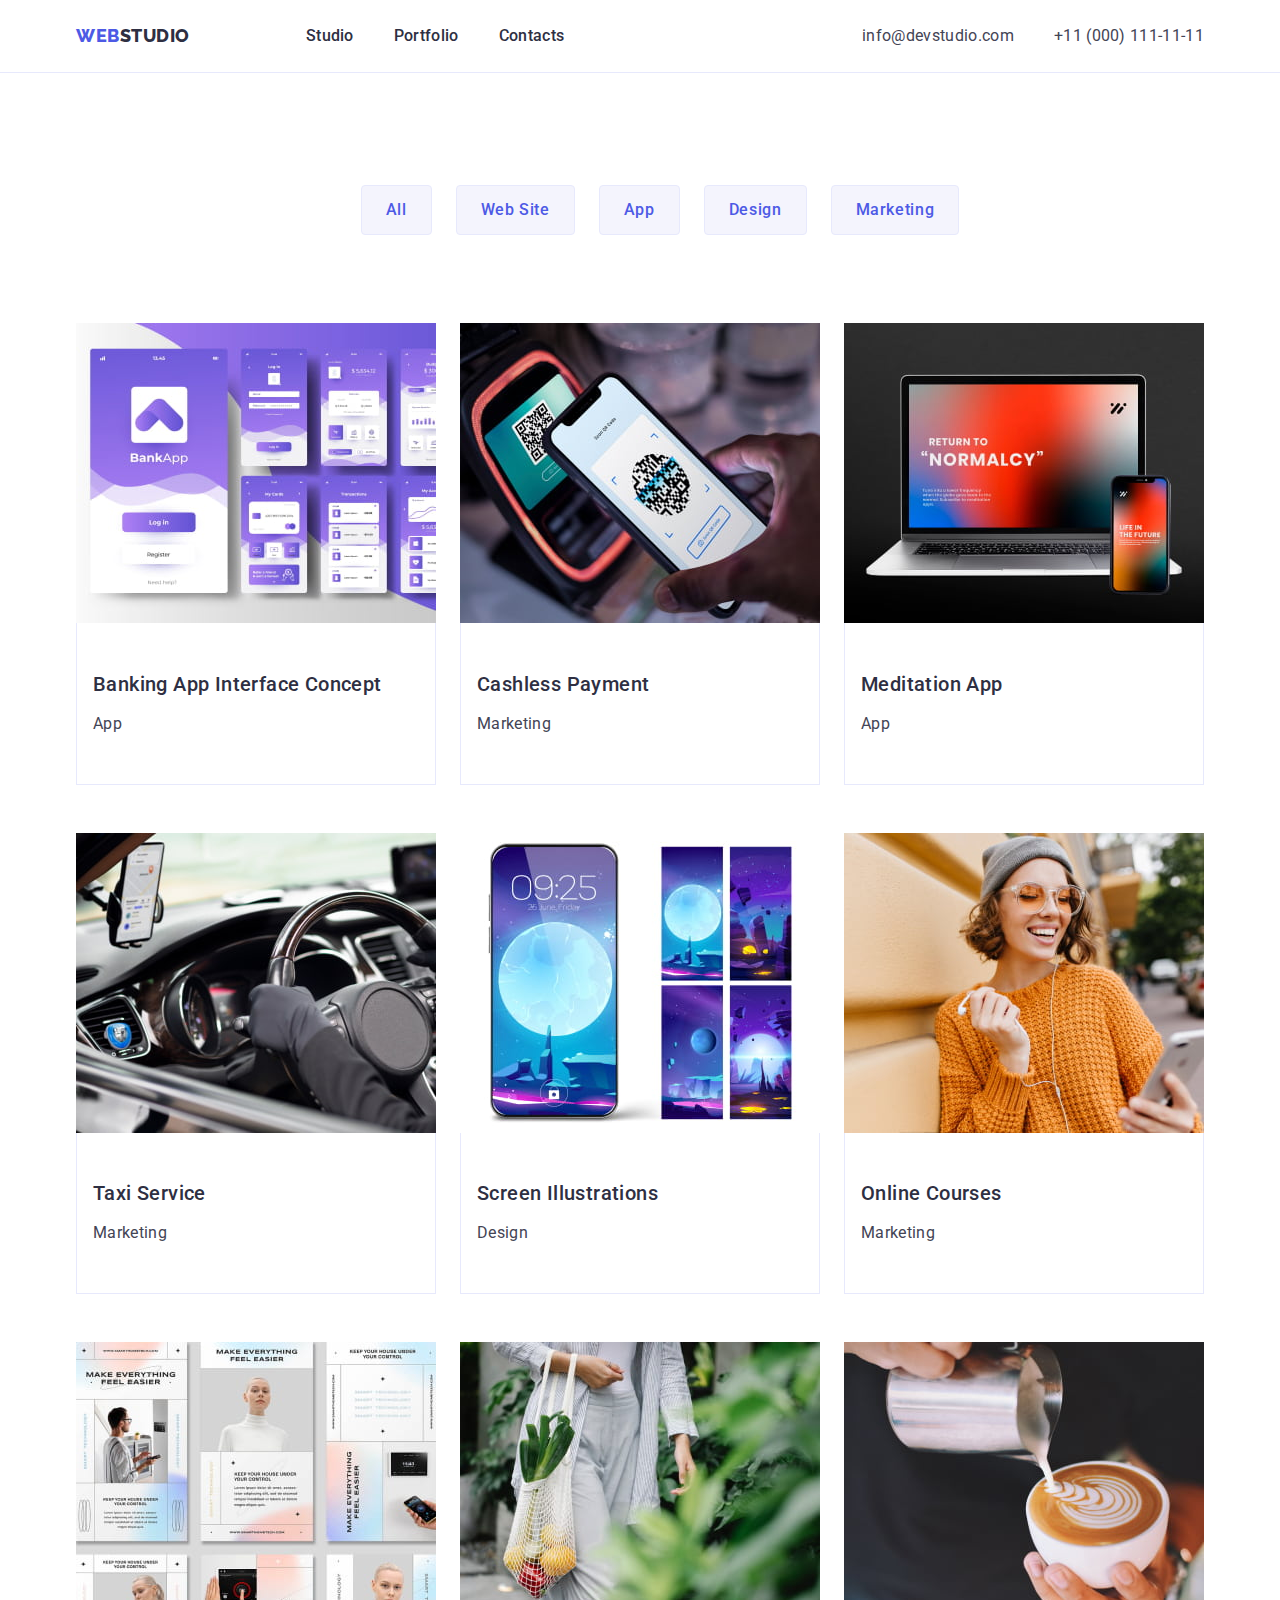
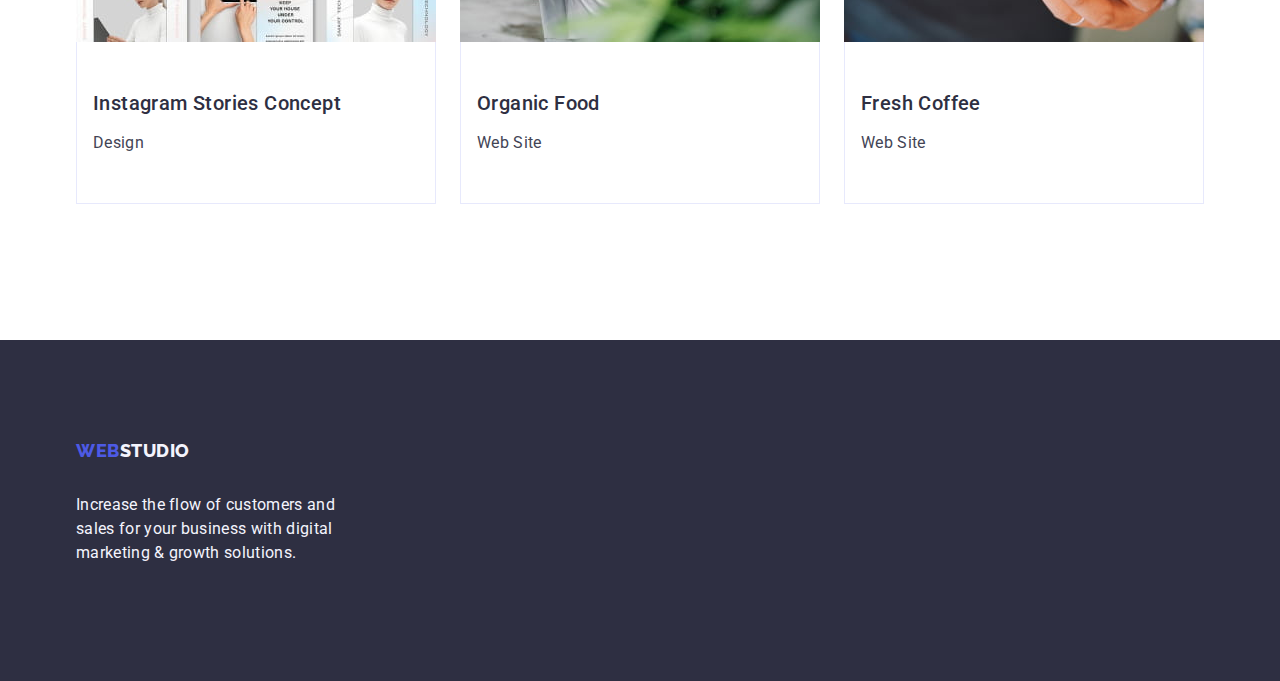
==== portfolio.html @ 2638f8e8 "Initial commit" ====
<!DOCTYPE html>
<html lang="en">
  <head>
    <meta charset="UTF-8" />
    <meta name="viewport" content="width=device-width, initial-scale=1.0" />
    <link
      rel="stylesheet"
      href="https://cdnjs.cloudflare.com/ajax/libs/modern-normalize/1.0.0/modern-normalize.min.css"
    />
    <link rel="stylesheet" href="./css/styles.css" />
    <link rel="preconnect" href="https://fonts.googleapis.com" />
    <link rel="preconnect" href="https://fonts.gstatic.com" crossorigin />
    <link
      href="https://fonts.googleapis.com/css2?family=Raleway:wght@800&family=Roboto:wght@400;500;700;900&display=swap"
      rel="stylesheet"
    />
    <title>Portfolio</title>
  </head>
  <body>
    <header class="header-section">
      <!-- navigation bar -->
      <div class="container header-container">
        <nav class="main-navigation-container">
          <!-- logo -->
          <a class="logo link" href="./index.html"
            >Web<span class="part-of-logo">Studio</span>
          </a>
          <!-- studio, portofolio, contacts -->
          <ul class="navigation-list list">
            <li>
              <a class="nav-link link" href="./index.html">Studio</a>
            </li>
            <li>
              <a class="nav-link link" href="./portfolio.html">Portfolio</a>
            </li>
            <li>
              <a class="nav-link link" href="">Contacts</a>
            </li>
          </ul>
        </nav>
        <!-- contact adress section -->
        <address class="address-container">
          <ul class="address-list list">
            <li>
              <a class="address-link link" href="mailto:info@devstudio.com"
                >info@devstudio.com</a
              >
            </li>
            <li>
              <a class="address-link link" href="tel:+110001111111"
                >+11 (000) 111-11-11</a
              >
            </li>
          </ul>
        </address>
      </div>
    </header>
    <main class="main-container-portfolio">
      <!-- buttons section -->
      <section class="sec-one-portfolio">
        <div class="container sec-one-container-portfolio">
          <h1 class="visually-hidden">DIJIOjdijdisj</h1>
          <ul class="sec-one-list-of-buttons list">
            <!-- first button -->
            <li>
              <button class="sec-one-button" type="button">All</button>
            </li>
            <!-- second button -->
            <li>
              <button class="sec-one-button" type="button">Web Site</button>
            </li>
            <!-- third button -->
            <li>
              <button class="sec-one-button" type="button">App</button>
            </li>
            <!-- fourth button -->
            <li>
              <button class="sec-one-button" type="button">Design</button>
            </li>
            <!-- fifth button -->
            <li>
              <button class="sec-one-button" type="button">Marketing</button>
            </li>
          </ul>

          <!-- list of portfolio projects -->
          <ul class="list-of-projects-sec-two list">
            <!-- first card -->
            <li class="project-container">
              <a class="project-link link" href="">
                <img
                  class="project-image"
                  src="./images/firstimage.jpg"
                  width="360"
                  height="300"
                  alt="bankingapp"
                />
                <div class="project-text">
                  <h2 class="project-header">Banking App Interface Concept</h2>
                  <p class="project-description">App</p>
                </div>
              </a>
            </li>
            <!-- second card -->
            <li class="project-container">
              <a class="project-link link" href="">
                <img
                  class="project-image"
                  src="./images/secondimage.jpg"
                  width="360"
                  height="300"
                  alt="cashlesspayment"
                />
                <div class="project-text">
                  <h2 class="project-header">Cashless Payment</h2>
                  <p class="project-description">Marketing</p>
                </div>
              </a>
            </li>
            <!-- third card -->
            <li class="project-container">
              <a class="project-link link" href="">
                <img
                  class="project-image"
                  src="./images/thirdimage.jpg"
                  width="360"
                  height="300"
                  alt="meditationapp"
                />
                <div class="project-text">
                  <h2 class="project-header">Meditation App</h2>
                  <p class="project-description">App</p>
                </div>
              </a>
            </li>
            <!-- fourth card -->
            <li class="project-container">
              <a class="project-link link" href="">
                <img
                  class="project-image"
                  src="./images/fourthimage.jpg"
                  width="360"
                  height="300"
                  alt="taxiservice"
                />
                <div class="project-text">
                  <h2 class="project-header">Taxi Service</h2>
                  <p class="project-description">Marketing</p>
                </div>
              </a>
            </li>
            <!-- fifth card -->
            <li class="project-container">
              <a class="project-link link" href="">
                <img
                  class="project-image"
                  src="./images/fifthimage.jpg"
                  width="360"
                  height="300"
                  alt="ScreenIllustrations"
                />
                <div class="project-text">
                  <h2 class="project-header">Screen Illustrations</h2>
                  <p class="project-description">Design</p>
                </div>
              </a>
            </li>
            <!-- sixth card -->
            <li class="project-container">
              <a class="project-link link" href="">
                <img
                  class="project-image"
                  src="./images/sixthimage.jpg"
                  width="360"
                  height="300"
                  alt="onlinecourse"
                />
                <div class="project-text">
                  <h2 class="project-header">Online Courses</h2>
                  <p class="project-description">Marketing</p>
                </div>
              </a>
            </li>
            <!-- seventh card -->
            <li class="project-container">
              <a class="project-link link" href="">
                <img
                  class="project-image"
                  src="./images/seventhimage.jpg"
                  width="360"
                  height="300"
                  alt="igstoriesconcept"
                />
                <div class="project-text">
                  <h2 class="project-header">Instagram Stories Concept</h2>
                  <p class="project-description">Design</p>
                </div>
              </a>
            </li>
            <!-- eight card -->
            <li class="project-container">
              <a class="project-link link" href="">
                <img
                  class="project-image"
                  src="./images/eightimage.jpg"
                  width="360"
                  height="300"
                  alt="organicfood"
                />
                <div class="project-text">
                  <h2 class="project-header">Organic Food</h2>
                  <p class="project-description">Web Site</p>
                </div>
              </a>
            </li>
            <!-- ninth card -->
            <li class="project-container">
              <a class="project-link link" href="">
                <img
                  class="project-image"
                  src="./images/ninthimage.jpg"
                  width="360"
                  height="300"
                  alt="freshcoffee"
                />
                <div class="project-text">
                  <h2 class="project-header">Fresh Coffee</h2>
                  <p class="project-description">Web Site</p>
                </div>
              </a>
            </li>
          </ul>
        </div>
      </section>
    </main>
    <footer class="footer">
      <div class="container footer-container">
        <a class="logo link logo-footer" href="./index.html"
          >Web<span class="part-of-logo-footer">Studio</span></a
        >
        <p class="footer-additional-description">
          Increase the flow of customers and sales for your business with
          digital marketing & growth solutions.
        </p>
      </div>
    </footer>
  </body>
</html>
---- css/styles.css ----
:root {
  --IRIS: #4d5ae5;
  --NAVY-BLUE: #2e2f42;
  --WHITE: #ffffff;
  --SLATE: #434455;
  --CLOUD: #f4f4fd;
  --OCEAN: #404bbf;
  --CORNFLOWER: #e7e9fc;
}

*,
*::before,
*::after {
  box-sizing: border-box;
}
/* globaL style rules */
body {
  background-color: var(--WHITE);
  font-family: "Roboto", sans-serif;
  color: var(--SLATE);
}

img {
  display: block;
}

/* class rules */

/* rules for header */

.container {
  width: 1158px;
  margin: 0 auto;
  padding: 0 15px;
}

.header-container {
  height: 72px;
  display: flex;
  justify-content: space-between;
  align-items: center;
  flex-shrink: 0;
}

.main-navigation-container {
  display: flex;
  align-items: center;
}

.logo {
  text-transform: uppercase;
  color: var(--IRIS);
  font-weight: 800;
  font-size: 18px;
  line-height: 1.17; /* 116.667% */
  letter-spacing: 0.54px;
  font-family: "Raleway", sans-serif;
  margin-right: 76px;
}

.part-of-logo {
  color: var(--NAVY-BLUE);
}

.link {
  text-decoration: none;
}

.list {
  list-style-type: none;
}

.nav-link {
  color: var(--NAVY-BLUE, #2e2f42);
  font-size: 16px;
  font-weight: 500;
  line-height: 150%; /* 150% */
  letter-spacing: 0.32px;
  padding: 24px 0;
}

.nav-link:hover,
.nav-link:focus {
  color: var(--OCEAN);
}

.address-container {
  font-style: normal;
}

.address-link {
  color: var(--SLATE, #434455);
  font-size: 16px;
  font-weight: 400;
  line-height: 150%; /* 150% */
  letter-spacing: 0.32px;
  text-decoration: none;
}

.address-link:hover,
.address-link:focus {
  color: var(--OCEAN);
}
/* rules for header-positioning */

.container {
  width: 1158px;
  margin: 0 auto;
  padding: 0 15px;
}

.header-section {
  border-bottom: 1px solid var(--CORNFLOWER, #e7e9fc);
  background-color: var(--WHITE, #fff);
}

.header-container {
  height: 72px;
  display: flex;
  justify-content: space-between;
  align-items: center;
  flex-shrink: 0;
}

.main-navigation-container {
  display: flex;
  align-items: center;
}

.address-list {
  list-style-type: none;
  display: flex;
  gap: 40px;
}

.navigation-list {
  list-style-type: none;
  display: flex;
  align-items: center;
  justify-content: center;
  gap: 40px;
}
/* rules for main content */

/* hero content section */

.hero-image-section {
  background-color: var(--NAVY-BLUE);
  padding: 188px 0;
}

.hero-image-header {
  color: var(--WHITE, #fff);
  text-align: center;
  font-size: 56px;
  font-weight: 700;
  line-height: 107.143%; /* 107.143% */
  letter-spacing: 1.12px;
  max-width: 496px;
}

.hero-image-button {
  background: var(--IRIS, #4d5ae5);
  color: var(--WHITE, #fff);
  font-size: 16px;
  font-weight: 500;
  line-height: 150%; /* 150% */
  letter-spacing: 0.64px;
  cursor: pointer;
  font-family: "Roboto", sans-serif;
  padding: 16px 32px;
  border-radius: 4px;
  display: block;
  align-items: flex-start;
  gap: 10px;
  min-width: 169px;
  height: 56px;
  border: none;
}

.hero-image-button:hover,
.hero-image-button:focus {
  background-color: var(--OCEAN);
}
/* rules for hero section-positioning */

.hero-content-container {
  display: flex;
  flex-shrink: 0;
  justify-content: center;
  align-items: center;
  flex-direction: column;
}

/* section one styles , webstudio qualities */

.visually-hidden {
  position: absolute;
  width: 1px;
  height: 1px;
  margin: -1px;
  border: 0;
  padding: 0;
  white-space: nowrap;
  clip-path: inset(100%);
  clip: rect(0 0 0 0);
  overflow: hidden;
}

.quality-header {
  color: var(--NAVY-BLUE, #2e2f42);
  font-size: 20px;
  font-weight: 500;
  line-height: 120%; /* 120% */
  letter-spacing: 0.4px;
  margin-bottom: 8px;
}

.quality-description {
  color: var(--SLATE, #434455);
  font-size: 16px;
  line-height: 150%; /* 150% */
  letter-spacing: 0.32px;
}

/* section one : positoning */

.first-section {
  padding: 120px 0;
}

.first-section-container {
  display: flex;
  flex-shrink: 0;
}

.first-section-list {
  list-style-type: none;
  display: flex;
  align-items: center;
  justify-content: center;
  gap: 24px;
}

.quality-container {
  display: flex;
  flex-direction: column;
  align-items: flex-start;
  width: calc(100% - 72px) / 4;
}
/* section two : What are we doing */

.section-two-header {
  color: var(--NAVY-BLUE, #2e2f42);
  text-align: center;
  font-size: 36px;
  font-weight: 700;
  line-height: 111.111%; /* 111.111% */
  letter-spacing: 0.72px;
  text-transform: capitalize;
  margin-bottom: 72px;
}

/* section two : positioning rules*/

.section-two {
  padding-bottom: 120px;
}

.section-two-container {
  display: flex;
  flex-direction: column;
  justify-content: center;
  align-items: center;
  flex-shrink: 0;
}

.sec-two-image-list {
  list-style-type: none;
  display: flex;
  align-items: flex-start;
  gap: 24px;
}

.sec-two-image-container {
  width: calc(100%-48px) / 3;
}
/* section three: Our team */

.section-three-header {
  color: var(--NAVY-BLUE, #2e2f42);
  text-align: center;
  font-size: 36px;
  font-weight: 700;
  line-height: 111.111%; /* 111.111% */
  letter-spacing: 0.72px;
  text-transform: capitalize;
  margin-bottom: 72px;
}

.team-member-header {
  color: var(--NAVY-BLUE, #2e2f42);
  text-align: center;
  font-size: 20px;
  font-weight: 500;
  line-height: 120%; /* 120% */
  letter-spacing: 0.4px;
  margin-bottom: 8px;
}

.team-member-description {
  color: var(--SLATE);
  text-align: center;
  font-size: 16px;
  line-height: 150%;
  letter-spacing: 0.32px;
}

/* section three: positioning rules */

.section-three {
  background-color: var(--CLOUD, #f4f4fd);
  padding: 120px 0;
}

.section-three-container {
  display: flex;
  flex-direction: column;
  align-items: center;
  justify-content: center;
}

.sec-three-members-list {
  list-style-type: none;
  display: flex;
  justify-content: center;
  align-items: center;
  gap: 24px;
}

.team-member-container {
  background-color: var(--WHITE, #fff);
  display: inline-flex;
  flex-direction: column;
  justify-content: center;
  align-items: center;
  border-radius: 0px 0px 4px 4px;
  width: calc(100% - 72px) / 4;
}

.team-member-text-container {
  padding: 32px 0;
}
/* footer section */

.part-of-logo-footer {
  color: var(--CLOUD);
}

.footer-additional-description {
  color: var(--CLOUD, #f4f4fd);
  font-size: 16px;
  line-height: 150%; /* 150% */
  letter-spacing: 0.32px;
  max-width: 264px;
}

/* footer positioning */

.footer {
  background-color: var(--NAVY-BLUE, #2e2f42);
  padding: 100px 0;
}

.footer-container {
  display: flex;
  flex-direction: column;
  flex-wrap: wrap;
  align-content: flex-start;
  justify-content: center;
}

.logo-footer {
  margin-bottom: 16px;
  display: inline-block;
}

/* ./PORTOFOLIO.HTML */

/* the list of buttons */

.sec-one-button {
  background-color: var(--CLOUD);
  color: var(--IRIS);
  font-size: 16px;
  font-weight: 500;
  line-height: 150%; /* 150% */
  letter-spacing: 0.64px;
  text-align: center;
  cursor: pointer;
  font-family: "Roboto", sans-serif;
  padding: 12px 24px;
  border-radius: 4px;
  border: 1px solid var(--CORNFLOWER);
}

.sec-one-button:hover,
.sec-one-button:focus {
  background-color: var(--OCEAN);
  color: var(--WHITE);
  border: 1px solid transparent;
}

/*list of portfolio projects */

.project-header {
  color: var(--NAVY-BLUE);
  font-size: 20px;
  font-weight: 500;
  line-height: 120%; /* 120% */
  letter-spacing: 0.4px;
  text-transform: capitalize;
  margin-bottom: 8px;
}

.project-description {
  color: var(--SLATE, #434455);
  font-size: 16px;
  font-weight: 400;
  line-height: 150%; /* 150% */
  letter-spacing: 0.32px;
}

/* portfolio main positioning rules */

.sec-one-portfolio {
  padding: 96px 0 120px 0;
}

.sec-one-container-portfolio {
  display: flex;
  flex-direction: column;
  justify-content: center;
  align-items: center;
}

.sec-one-list-of-buttons {
  list-style-type: none;
  display: flex;
  justify-content: center;
  align-items: flex-start;
  gap: 24px;
  margin-bottom: 72px;
}

.list-of-projects-sec-two {
  display: flex;
  flex-wrap: wrap;
  row-gap: 48px;
  column-gap: 24px;
  padding: 0;
}

.project-container {
  width: calc(100%-48px) / 3;
}

.project-text {
  padding: 32px 16px;
  border: 1px solid var(--CORNFLOWER, #e7e9fc);
  border-top: none;
}

.project-image {
  display: block;
}
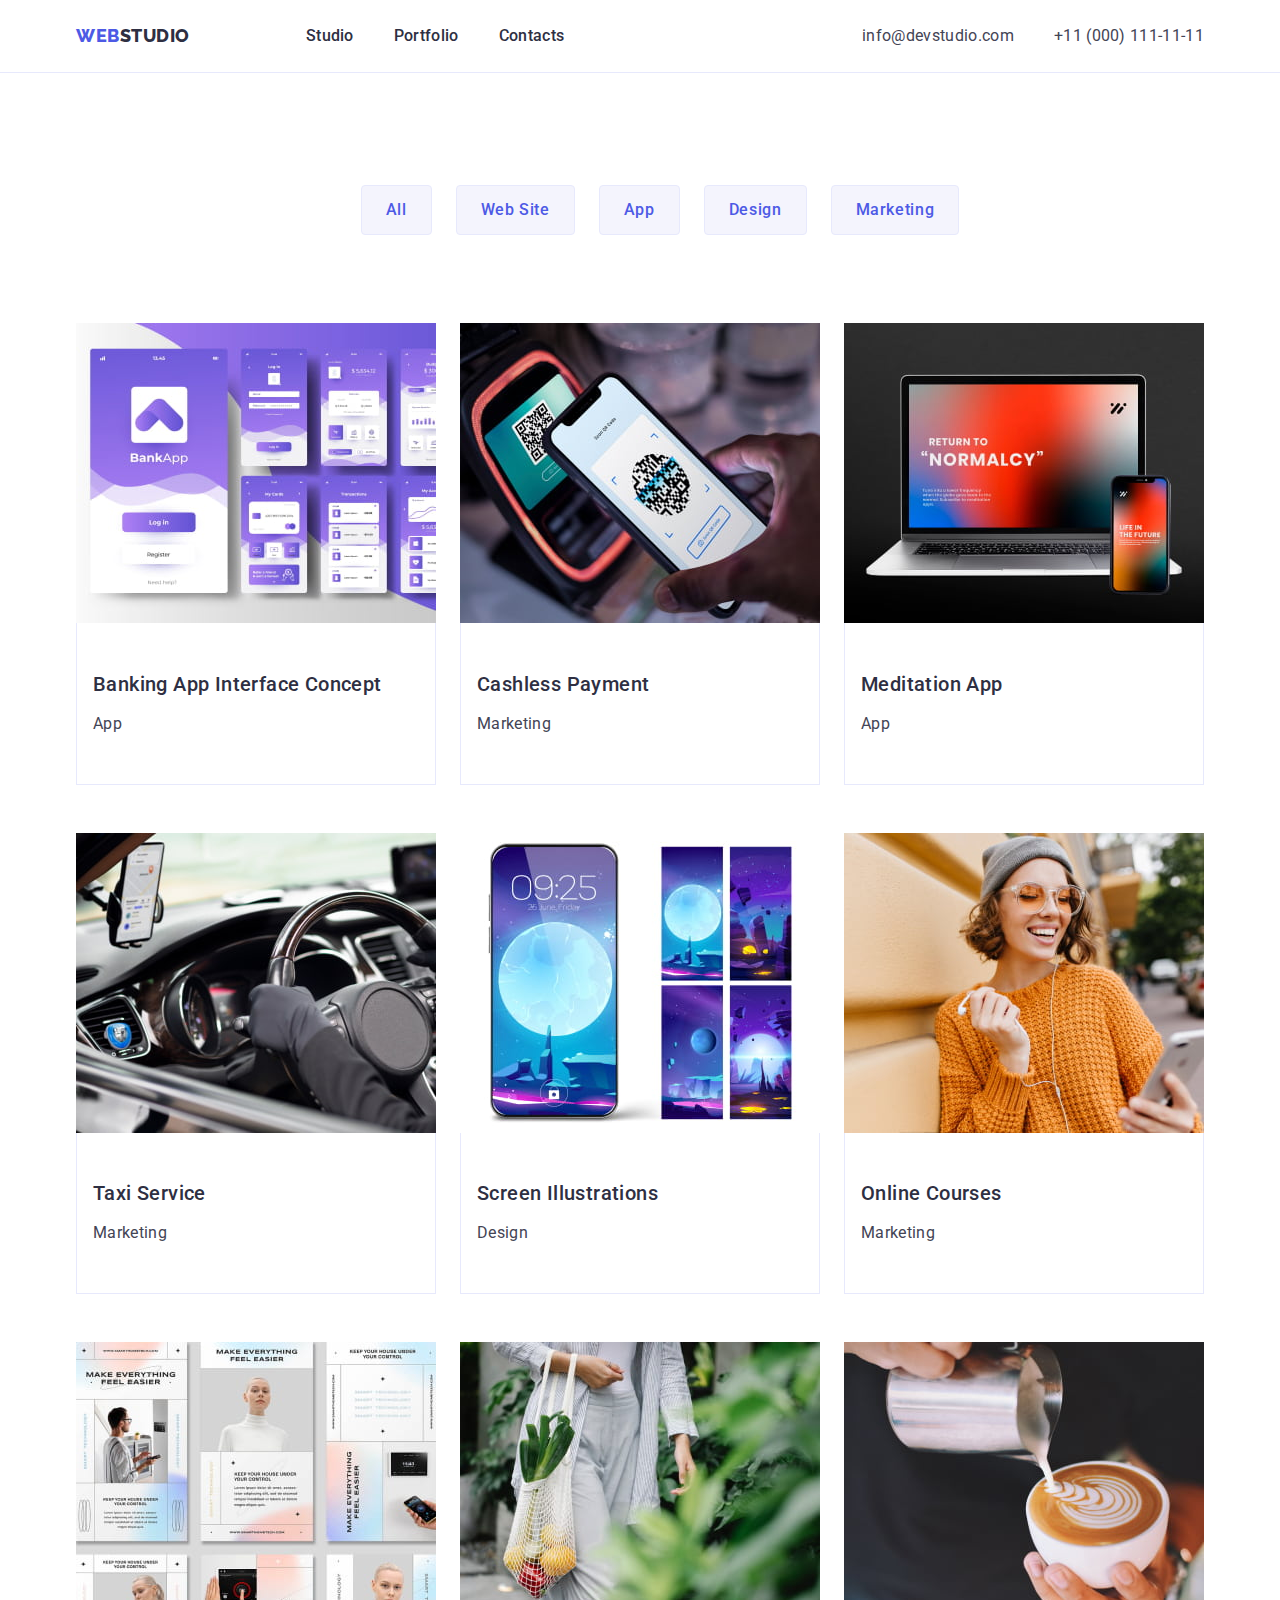
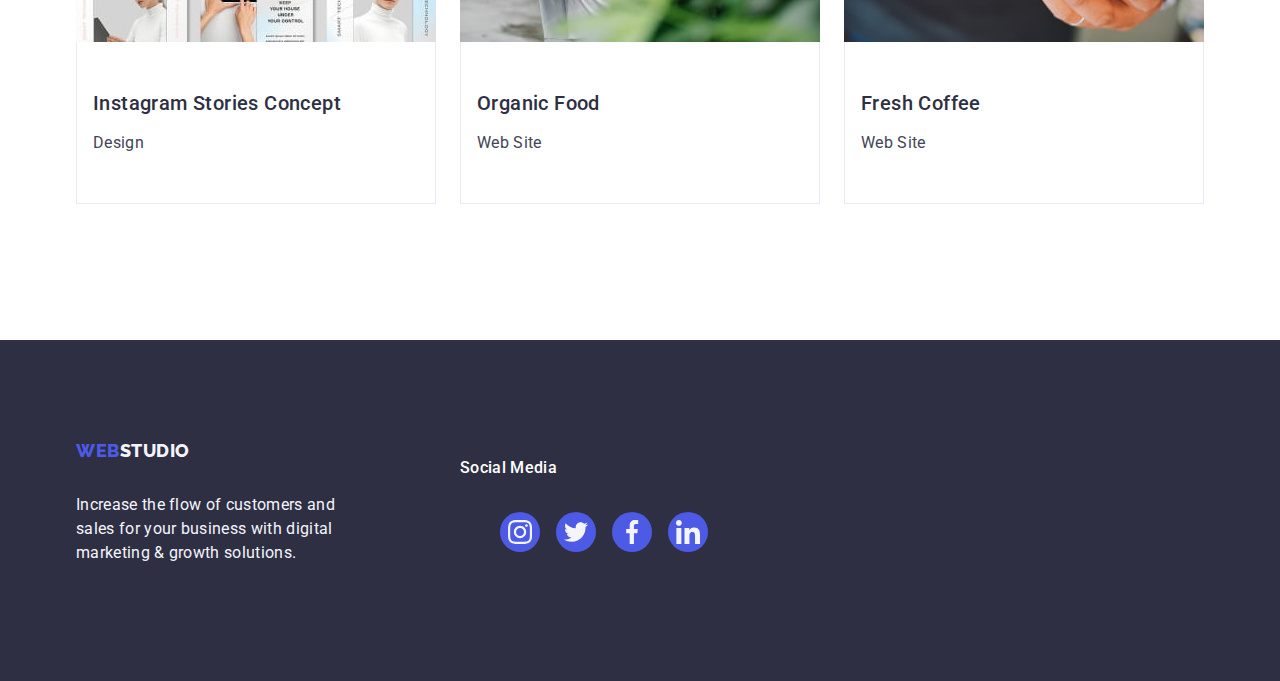
==== commit 6dac5215: "update footer portfolio" ====
--- a/portfolio.html
+++ b/portfolio.html
@@ -235,13 +235,48 @@
     </main>
     <footer class="footer">
       <div class="container footer-container">
-        <a class="logo link logo-footer" href="./index.html"
-          >Web<span class="part-of-logo-footer">Studio</span></a
-        >
-        <p class="footer-additional-description">
-          Increase the flow of customers and sales for your business with
-          digital marketing & growth solutions.
-        </p>
+        <div class="logo-and-description">
+          <a class="logo logo-footer link" href="./index.html"
+            >Web<span class="part-of-logo-footer">Studio</span></a
+          >
+          <p class="footer-additional-description">
+            Increase the flow of customers and sales for your business with
+            digital marketing & growth solutions.
+          </p>
+        </div>
+        <div class="social-media-part-of-footer">
+          <h3 class="footer-social-media-header">Social Media</h3>
+          <ul class="footer-social-media-list list">
+            <li class="social-media-item">
+              <a class="footer-social-media-link link">
+                <svg width="24" height="24">
+                  <use href="../images/icons.svg#instagram-vector"></use>
+                </svg>
+              </a>
+            </li>
+            <li class="social-media-item">
+              <a class="footer-social-media-link link">
+                <svg width="24" height="24" class="social-media-icon">
+                  <use href="../images/icons.svg#twitter-vector"></use>
+                </svg>
+              </a>
+            </li>
+            <li class="social-media-item">
+              <a class="footer-social-media-link link">
+                <svg width="24" height="24" class="social-media-icon">
+                  <use href="../images/icons.svg#facebook-vector"></use>
+                </svg>
+              </a>
+            </li>
+            <li class="social-media-item">
+              <a class="footer-social-media-link link">
+                <svg width="24" height="24" class="social-media-icon">
+                  <use href="../images/icons.svg#linked-in-vector"></use>
+                </svg>
+              </a>
+            </li>
+          </ul>
+        </div>
       </div>
     </footer>
   </body>
--- a/css/styles.css
+++ b/css/styles.css
@@ -6,13 +6,9 @@
   --CLOUD: #f4f4fd;
   --OCEAN: #404bbf;
   --CORNFLOWER: #e7e9fc;
-}
-
-*,
-*::before,
-*::after {
-  box-sizing: border-box;
-}
+  --GREEN: #31d0aa;
+}
+
 /* globaL style rules */
 body {
   background-color: var(--WHITE);
@@ -64,6 +60,7 @@
 
 .link {
   text-decoration: none;
+  cursor: pointer;
 }
 
 .list {
@@ -147,6 +144,13 @@
 .hero-image-section {
   background-color: var(--NAVY-BLUE);
   padding: 188px 0;
+  background-image: linear-gradient(
+      rgba(46, 47, 66, 0.7),
+      rgba(46, 47, 66, 0.7)
+    ),
+    url("../images/background-image-hero.jpg");
+  background-repeat: no-repeat;
+  background-size: cover;
 }
 
 .hero-image-header {
@@ -241,12 +245,18 @@
   justify-content: center;
   gap: 24px;
 }
-
+.quality-icon {
+  border-radius: 4px;
+  background-color: var(--CLOUD, #f4f4fd);
+  width: 264px;
+  height: 112px;
+  padding: 24px 100px;
+}
 .quality-container {
   display: flex;
   flex-direction: column;
   align-items: flex-start;
-  width: calc(100% - 72px) / 4;
+  width: 264px;
 }
 /* section two : What are we doing */
 
@@ -340,17 +350,66 @@
 
 .team-member-container {
   background-color: var(--WHITE, #fff);
-  display: inline-flex;
+  display: flex;
   flex-direction: column;
   justify-content: center;
   align-items: center;
   border-radius: 0px 0px 4px 4px;
-  width: calc(100% - 72px) / 4;
+  width: 264px;
+  box-shadow: 0px 2px 1px 0px rgba(46, 47, 66, 0.08),
+    0px 1px 1px 0px rgba(46, 47, 66, 0.16),
+    0px 1px 6px 0px rgba(46, 47, 66, 0.08);
 }
 
 .team-member-text-container {
   padding: 32px 0;
 }
+
+.social-media-list-our-team {
+  display: flex;
+  gap: 24px;
+  padding: 0;
+  margin: 0;
+}
+
+/* customers section */
+
+.customer-section-header {
+  color: var(--NAVY-BLUE, #2e2f42);
+  text-align: center;
+  font-size: 36px;
+  font-weight: 700;
+  line-height: 111.111%; /* 111.111% */
+  letter-spacing: 0.72px;
+  text-transform: capitalize;
+  margin-bottom: 72px;
+}
+
+.customers-container {
+  padding: 120px 0;
+  display: flex;
+  flex-direction: column;
+  justify-content: center;
+  align-items: center;
+}
+
+.customers-list {
+  display: flex;
+  gap: 24px;
+}
+
+.customer-container {
+  border: 1px solid var(--SLATE);
+  border-radius: 4px;
+  padding: 16px 32px;
+}
+
+.customer-container:hover,
+.customer-container:focus {
+  border: 1px solid var(--OCEAN);
+  color: var(--OCEAN);
+}
+
 /* footer section */
 
 .part-of-logo-footer {
@@ -365,6 +424,28 @@
   max-width: 264px;
 }
 
+.footer-social-media-header {
+  color: var(--WHITE, #fff);
+  font-size: 16px;
+  font-weight: 500;
+  line-height: 24px; /* 150% */
+  letter-spacing: 0.32px;
+  margin-bottom: 16px;
+}
+
+.social-media-item {
+  background-color: var(--IRIS);
+  color: var(--CLOUD);
+  padding: 8px;
+  border-radius: 50%;
+  width: 40px;
+  height: 40px;
+}
+
+.social-media-item:hover,
+.social-media-item:focus {
+  background-color: #31d0aa;
+}
 /* footer positioning */
 
 .footer {
@@ -374,10 +455,27 @@
 
 .footer-container {
   display: flex;
+  justify-content: flex-start;
+  gap: 120px;
+}
+
+.logo-and-description {
+  display: flex;
   flex-direction: column;
   flex-wrap: wrap;
   align-content: flex-start;
   justify-content: center;
+  width: 264px;
+}
+
+.social-media-part-of-footer {
+  display: flex;
+  flex-direction: column;
+}
+
+.footer-social-media-list {
+  display: flex;
+  gap: 16px;
 }
 
 .logo-footer {
@@ -385,6 +483,10 @@
   display: inline-block;
 }
 
+.footer-social-media-list {
+  display: flex;
+  gap: 16px;
+}
 /* ./PORTOFOLIO.HTML */
 
 /* the list of buttons */
@@ -409,6 +511,7 @@
   background-color: var(--OCEAN);
   color: var(--WHITE);
   border: 1px solid transparent;
+  box-shadow: 0px 4px 4px 0px rgba(0, 0, 0, 0.15);
 }
 
 /*list of portfolio projects */
@@ -465,6 +568,12 @@
   width: calc(100%-48px) / 3;
 }
 
+.project-container:hover {
+  box-shadow: 0px 2px 1px 0px rgba(46, 47, 66, 0.08),
+    0px 1px 1px 0px rgba(46, 47, 66, 0.16),
+    0px 1px 6px 0px rgba(46, 47, 66, 0.08);
+}
+
 .project-text {
   padding: 32px 16px;
   border: 1px solid var(--CORNFLOWER, #e7e9fc);
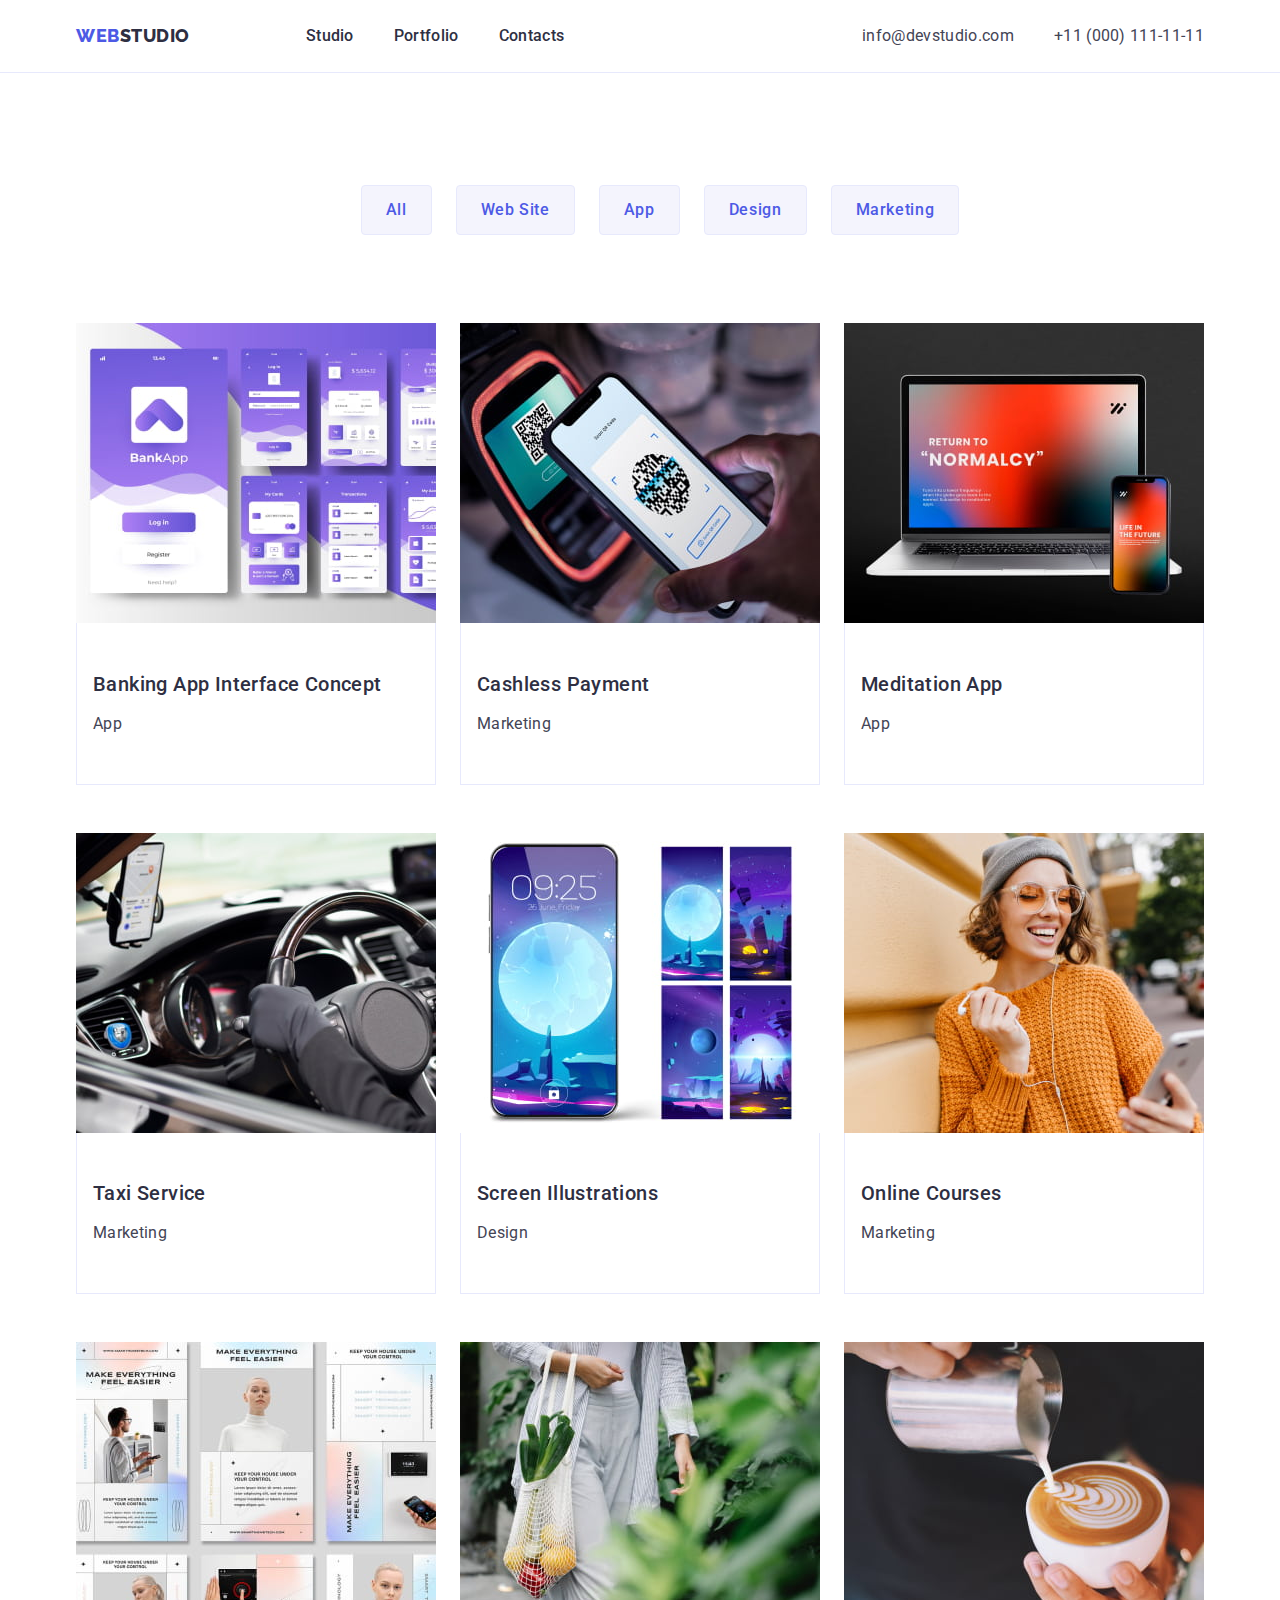
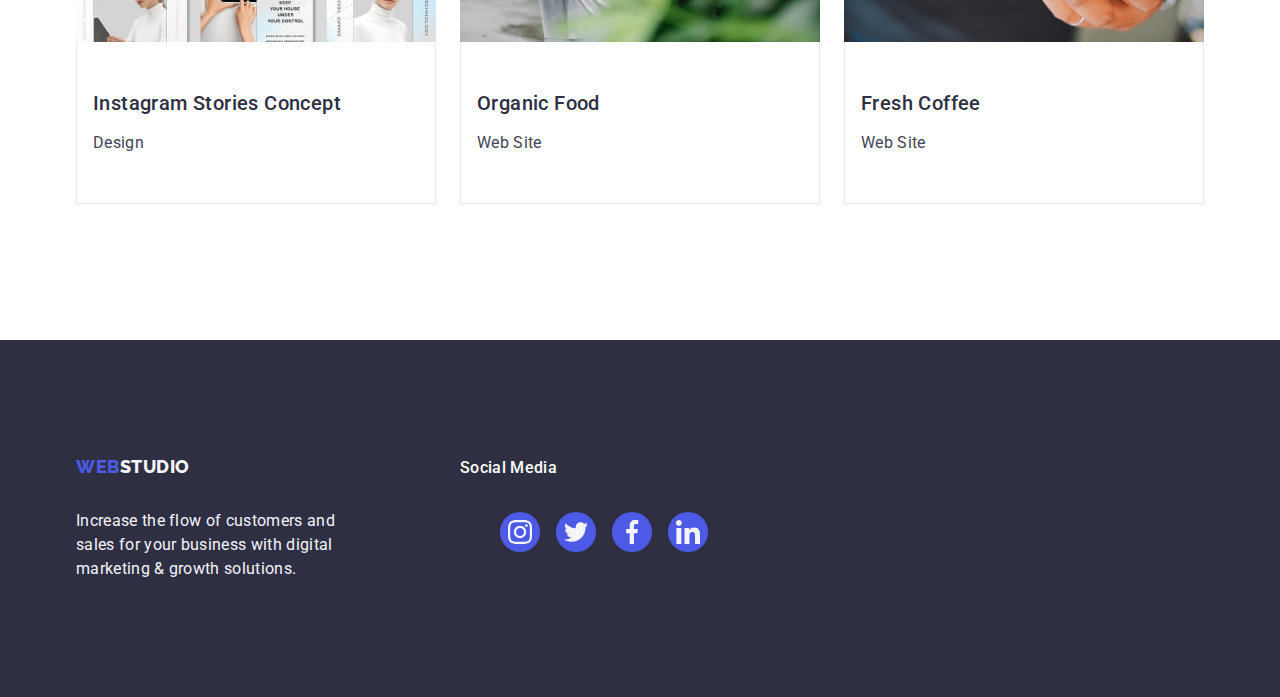
==== commit 1b9101cf: "update footer on both pages" ====
--- a/portfolio.html
+++ b/portfolio.html
@@ -245,33 +245,33 @@
           </p>
         </div>
         <div class="social-media-part-of-footer">
-          <h3 class="footer-social-media-header">Social Media</h3>
+          <p class="footer-social-media-header">Social Media</p>
           <ul class="footer-social-media-list list">
             <li class="social-media-item">
-              <a class="footer-social-media-link link">
+              <a class="social-media-link link footer-social-media-link">
                 <svg width="24" height="24">
-                  <use href="../images/icons.svg#instagram-vector"></use>
-                </svg>
-              </a>
-            </li>
-            <li class="social-media-item">
-              <a class="footer-social-media-link link">
+                  <use href="./images/icons.svg#instagram-vector"></use>
+                </svg>
+              </a>
+            </li>
+            <li class="social-media-item">
+              <a class="social-media-link link footer-social-media-link">
                 <svg width="24" height="24" class="social-media-icon">
-                  <use href="../images/icons.svg#twitter-vector"></use>
-                </svg>
-              </a>
-            </li>
-            <li class="social-media-item">
-              <a class="footer-social-media-link link">
+                  <use href="./images/icons.svg#twitter-vector"></use>
+                </svg>
+              </a>
+            </li>
+            <li class="social-media-item">
+              <a class="social-media-link link footer-social-media-link">
                 <svg width="24" height="24" class="social-media-icon">
-                  <use href="../images/icons.svg#facebook-vector"></use>
-                </svg>
-              </a>
-            </li>
-            <li class="social-media-item">
-              <a class="footer-social-media-link link">
+                  <use href="./images/icons.svg#facebook-vector"></use>
+                </svg>
+              </a>
+            </li>
+            <li class="social-media-item">
+              <a class="social-media-link link footer-social-media-link">
                 <svg width="24" height="24" class="social-media-icon">
-                  <use href="../images/icons.svg#linked-in-vector"></use>
+                  <use href="./images/icons.svg#linked-in-vector"></use>
                 </svg>
               </a>
             </li>
--- a/css/styles.css
+++ b/css/styles.css
@@ -7,6 +7,7 @@
   --OCEAN: #404bbf;
   --CORNFLOWER: #e7e9fc;
   --GREEN: #31d0aa;
+  --LIGHT-SLATE: #8e8f99;
 }
 
 /* globaL style rules */
@@ -28,6 +29,11 @@
   width: 1158px;
   margin: 0 auto;
   padding: 0 15px;
+}
+
+.header {
+  box-shadow: 0px 2px 1px rgba(46, 47, 66, 0.08),
+    0px 1px 1px rgba(46, 47, 66, 0.16), 0px 1px 6px rgba(46, 47, 66, 0.08);
 }
 
 .header-container {
@@ -142,6 +148,7 @@
 /* hero content section */
 
 .hero-image-section {
+  max-width: 1440px;
   background-color: var(--NAVY-BLUE);
   padding: 188px 0;
   background-image: linear-gradient(
@@ -151,6 +158,7 @@
     url("../images/background-image-hero.jpg");
   background-repeat: no-repeat;
   background-size: cover;
+  background-position: center;
 }
 
 .hero-image-header {
@@ -245,18 +253,24 @@
   justify-content: center;
   gap: 24px;
 }
-.quality-icon {
+
+.quality-container {
+  display: flex;
+  flex-direction: column;
+  align-items: flex-start;
+  width: 264px;
+}
+
+.icon-container {
   border-radius: 4px;
   background-color: var(--CLOUD, #f4f4fd);
   width: 264px;
   height: 112px;
   padding: 24px 100px;
-}
-.quality-container {
-  display: flex;
-  flex-direction: column;
-  align-items: flex-start;
-  width: 264px;
+  display: flex;
+  align-items: center;
+  justify-content: center;
+  margin-bottom: 8px;
 }
 /* section two : What are we doing */
 
@@ -367,6 +381,8 @@
 
 .social-media-list-our-team {
   display: flex;
+  justify-content: center;
+  align-items: center;
   gap: 24px;
   padding: 0;
   margin: 0;
@@ -385,8 +401,11 @@
   margin-bottom: 72px;
 }
 
-.customers-container {
+.customers {
   padding: 120px 0;
+}
+
+.customers-section-container {
   display: flex;
   flex-direction: column;
   justify-content: center;
@@ -399,15 +418,33 @@
 }
 
 .customer-container {
-  border: 1px solid var(--SLATE);
+  height: 88px;
+  width: 168px;
+}
+
+.customer-list-link {
+  width: 100%;
+  height: 100%;
+  border: 1px solid var(--LIGHT-SLATE);
   border-radius: 4px;
-  padding: 16px 32px;
-}
-
-.customer-container:hover,
-.customer-container:focus {
-  border: 1px solid var(--OCEAN);
+  display: flex;
+  align-items: center;
+  justify-content: center;
+  color: var(--LIGHT-SLATE);
+}
+
+.customer-list-link:hover {
   color: var(--OCEAN);
+  border-color: var(--OCEAN);
+}
+
+.customer-list-link:focus {
+  color: var(--OCEAN);
+  border-color: var(--OCEAN);
+}
+
+.customer-icon {
+  fill: currentColor;
 }
 
 /* footer section */
@@ -433,18 +470,29 @@
   margin-bottom: 16px;
 }
 
-.social-media-item {
+.social-media-link {
   background-color: var(--IRIS);
-  color: var(--CLOUD);
   padding: 8px;
   border-radius: 50%;
   width: 40px;
   height: 40px;
-}
-
-.social-media-item:hover,
-.social-media-item:focus {
-  background-color: #31d0aa;
+  display: flex;
+  align-items: center;
+  justify-content: center;
+}
+
+.social-media-link:hover,
+.social-media-link:focus {
+  background-color: var(--OCEAN);
+}
+
+.footer-social-media-link:hover,
+.footer-social-media-link:focus {
+  background-color: var(--GREEN);
+}
+
+.social-media-icon {
+  fill: var(--CLOUD);
 }
 /* footer positioning */
 
@@ -456,7 +504,7 @@
 .footer-container {
   display: flex;
   justify-content: flex-start;
-  gap: 120px;
+  align-items: baseline;
 }
 
 .logo-and-description {
@@ -466,6 +514,7 @@
   align-content: flex-start;
   justify-content: center;
   width: 264px;
+  margin-right: 120px;
 }
 
 .social-media-part-of-footer {
@@ -511,7 +560,8 @@
   background-color: var(--OCEAN);
   color: var(--WHITE);
   border: 1px solid transparent;
-  box-shadow: 0px 4px 4px 0px rgba(0, 0, 0, 0.15);
+  box-shadow: 0px 3px 1px rgba(0, 0, 0, 0.1), 0px 2px 1px rgba(0, 0, 0, 0.08),
+    0px 2px 2px rgba(0, 0, 0, 0.12);
 }
 
 /*list of portfolio projects */
@@ -568,12 +618,6 @@
   width: calc(100%-48px) / 3;
 }
 
-.project-container:hover {
-  box-shadow: 0px 2px 1px 0px rgba(46, 47, 66, 0.08),
-    0px 1px 1px 0px rgba(46, 47, 66, 0.16),
-    0px 1px 6px 0px rgba(46, 47, 66, 0.08);
-}
-
 .project-text {
   padding: 32px 16px;
   border: 1px solid var(--CORNFLOWER, #e7e9fc);
@@ -583,3 +627,14 @@
 .project-image {
   display: block;
 }
+
+.project-link {
+  display: block;
+}
+
+.project-link:hover,
+.project-link:focus {
+  box-shadow: 0px 2px 1px 0px rgba(46, 47, 66, 0.08),
+    0px 1px 1px 0px rgba(46, 47, 66, 0.16),
+    0px 1px 6px 0px rgba(46, 47, 66, 0.08);
+}
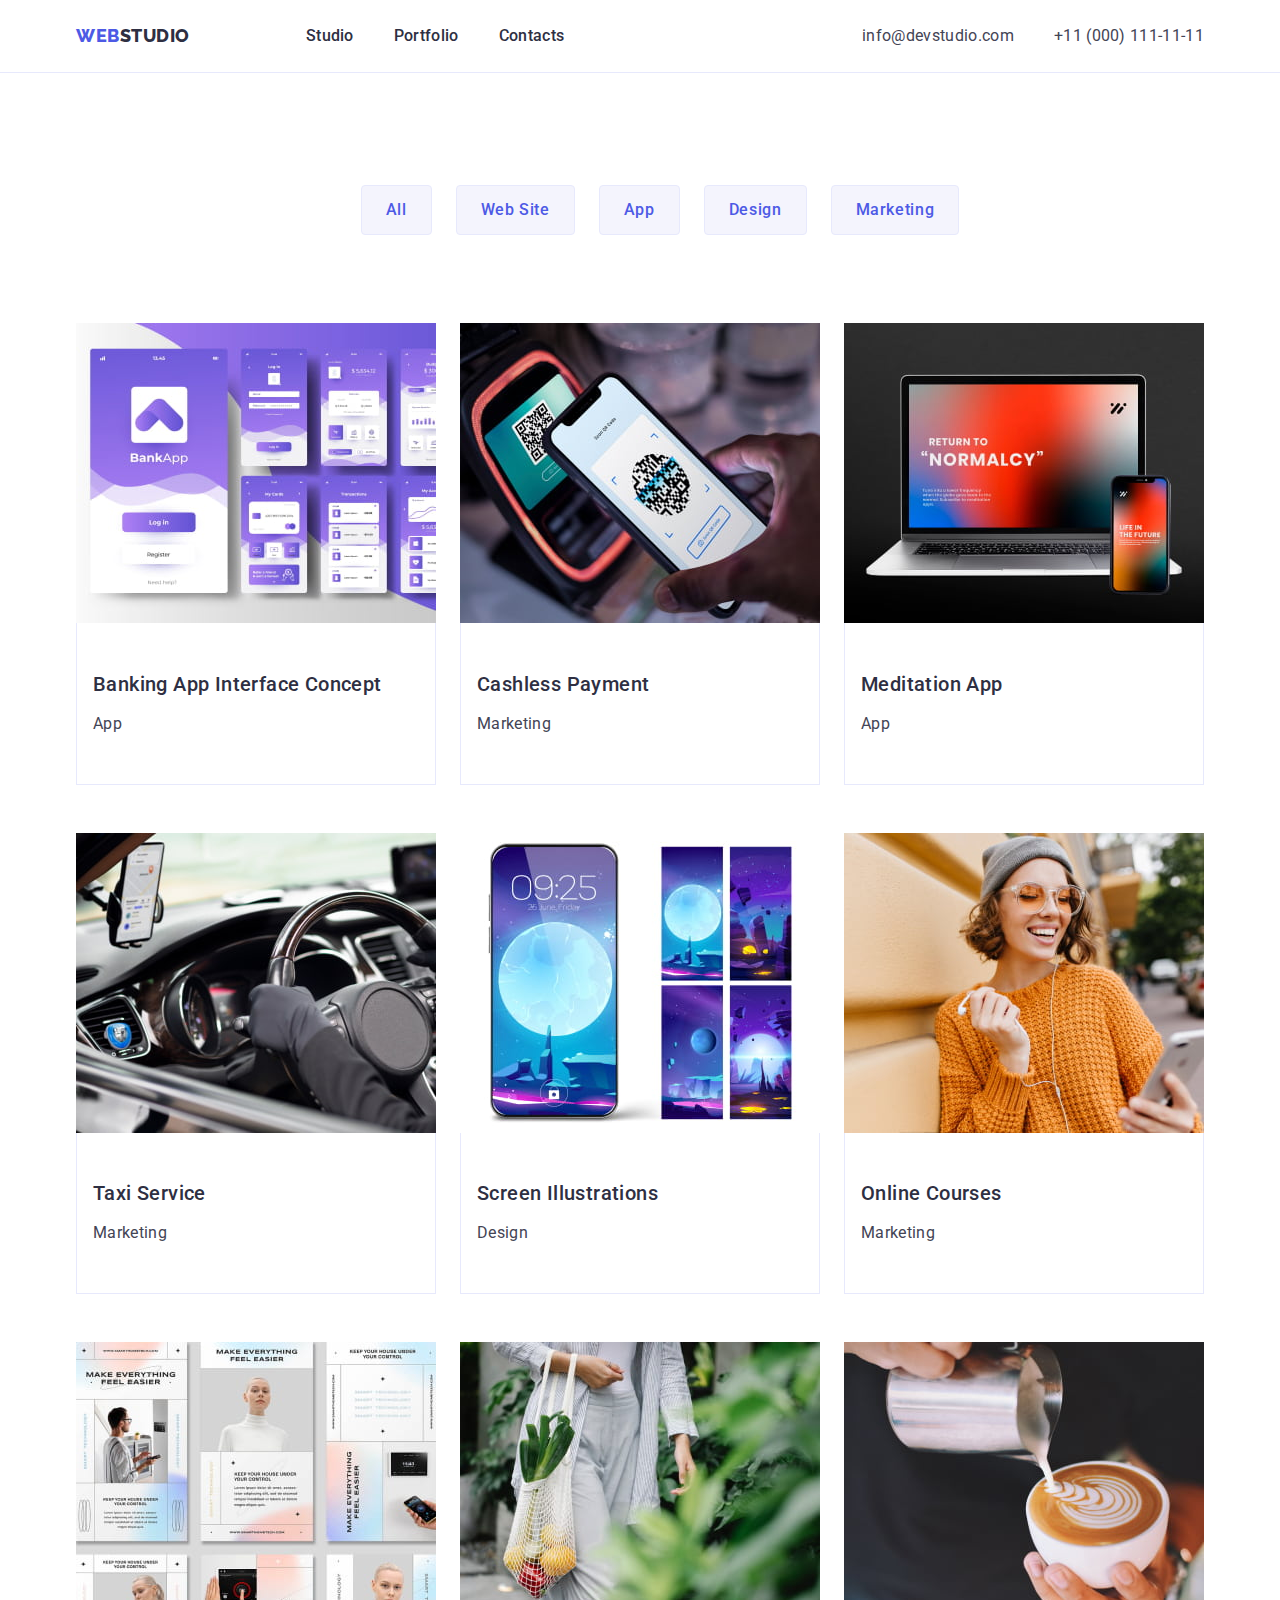
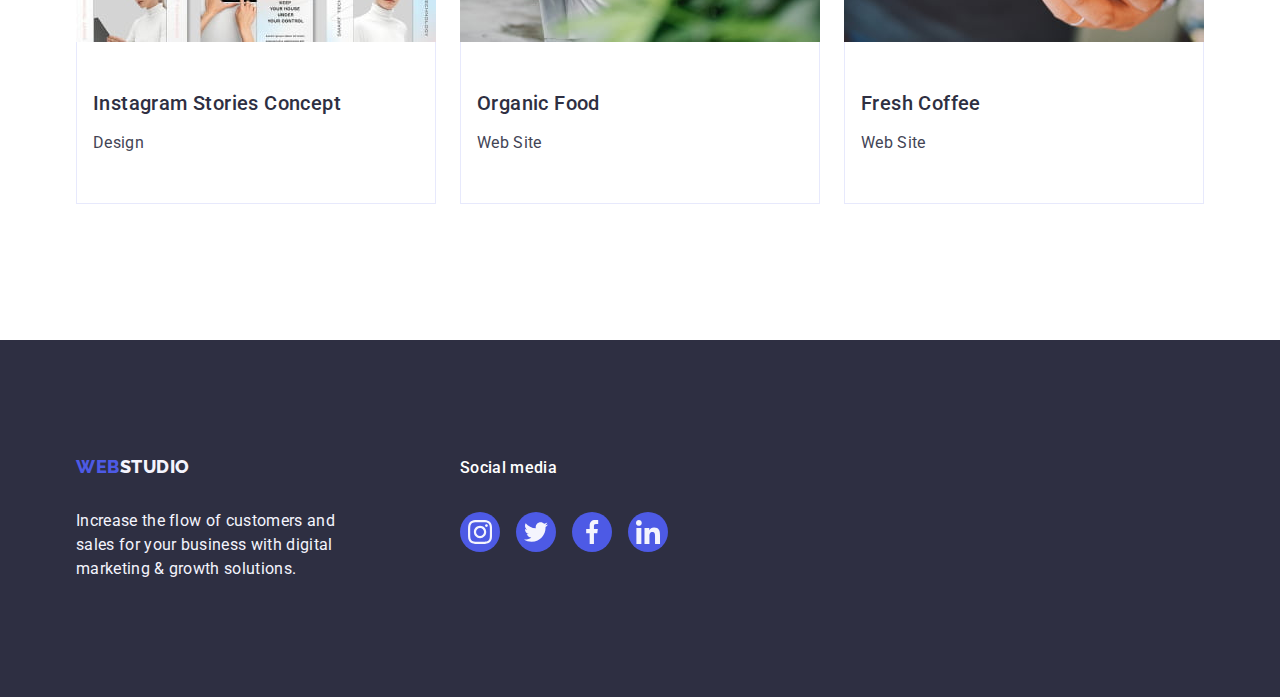
==== commit f6bf5f7d: "some more adjustments" ====
--- a/portfolio.html
+++ b/portfolio.html
@@ -245,7 +245,7 @@
           </p>
         </div>
         <div class="social-media-part-of-footer">
-          <p class="footer-social-media-header">Social Media</p>
+          <p class="footer-social-media-header">Social media</p>
           <ul class="footer-social-media-list list">
             <li class="social-media-item">
               <a class="social-media-link link footer-social-media-link">
--- a/css/styles.css
+++ b/css/styles.css
@@ -447,6 +447,10 @@
   fill: currentColor;
 }
 
+.customer-icon-footer {
+  fill: var(--CLOUD);
+}
+
 /* footer section */
 
 .part-of-logo-footer {
@@ -494,6 +498,7 @@
 .social-media-icon {
   fill: var(--CLOUD);
 }
+
 /* footer positioning */
 
 .footer {
@@ -525,6 +530,7 @@
 .footer-social-media-list {
   display: flex;
   gap: 16px;
+  padding: 0;
 }
 
 .logo-footer {
@@ -546,7 +552,7 @@
   font-size: 16px;
   font-weight: 500;
   line-height: 150%; /* 150% */
-  letter-spacing: 0.64px;
+  letter-spacing: 0.64px;=hkjbc 
   text-align: center;
   cursor: pointer;
   font-family: "Roboto", sans-serif;
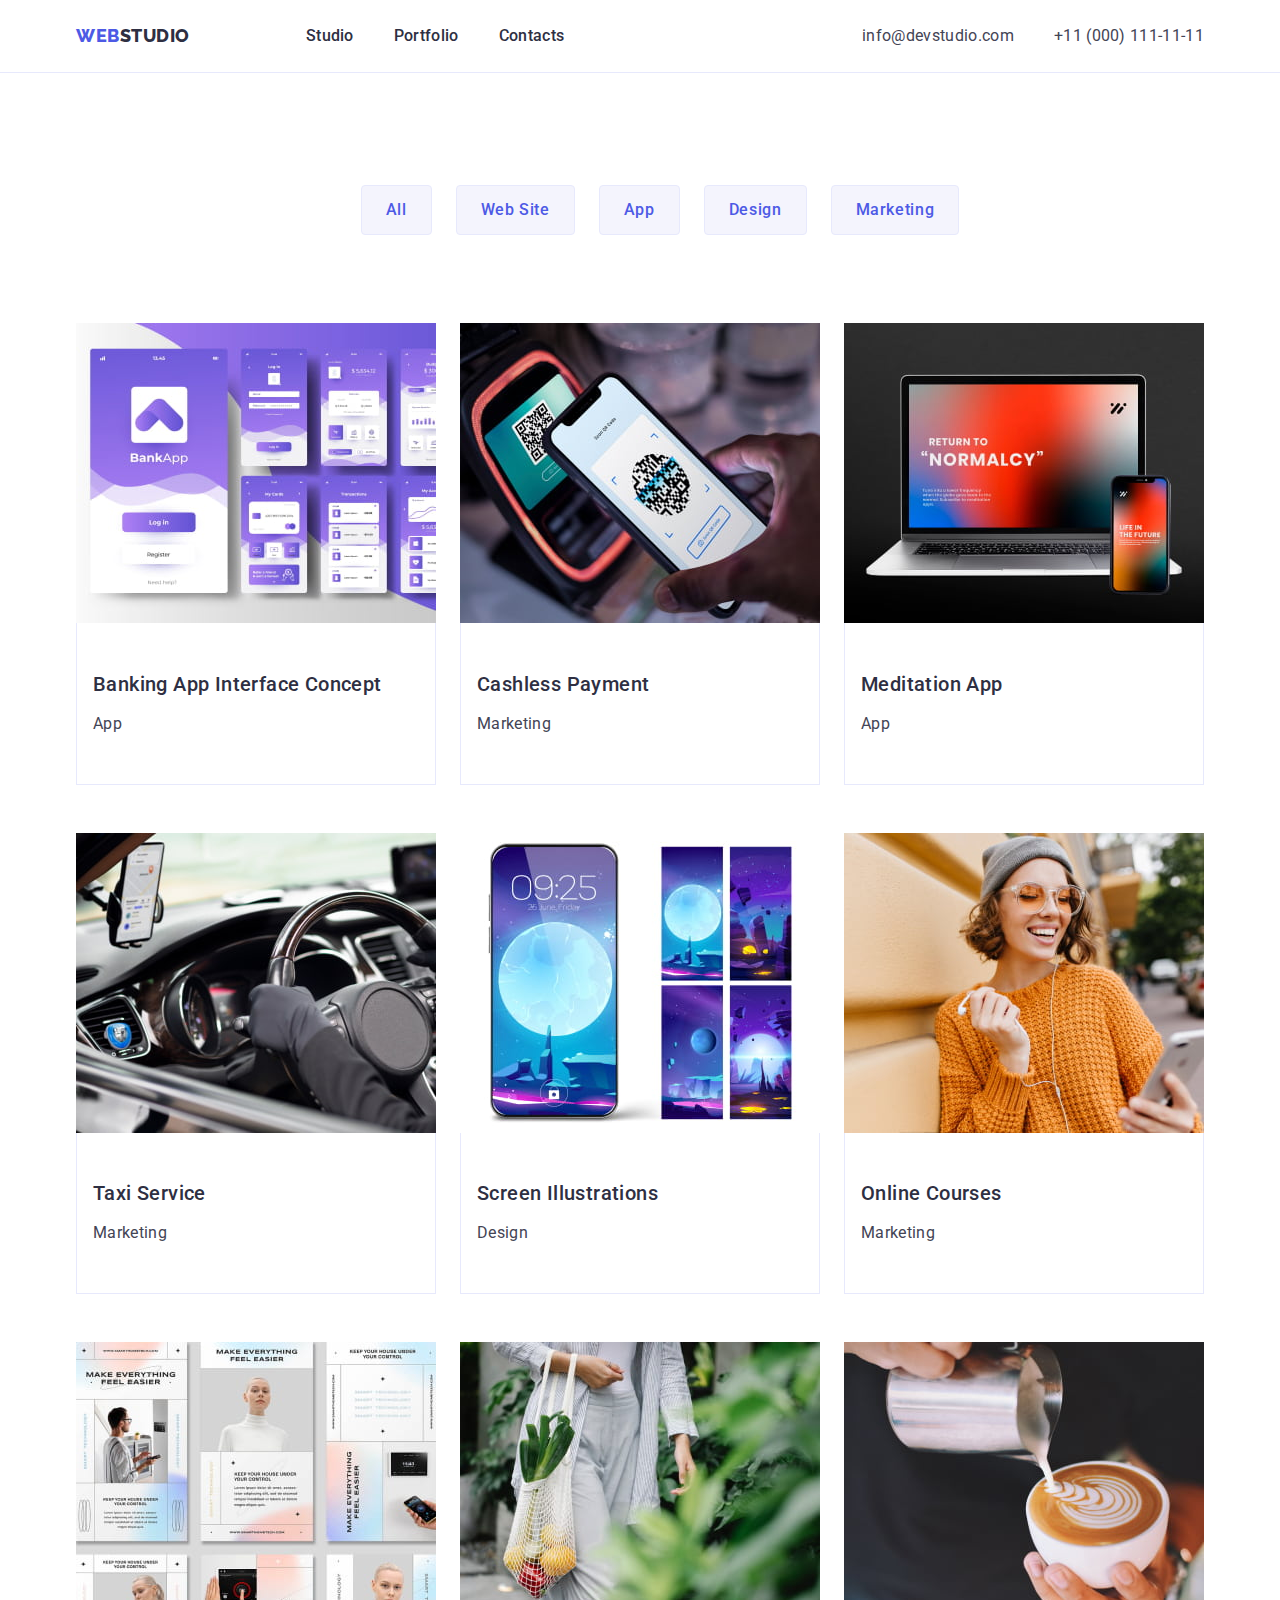
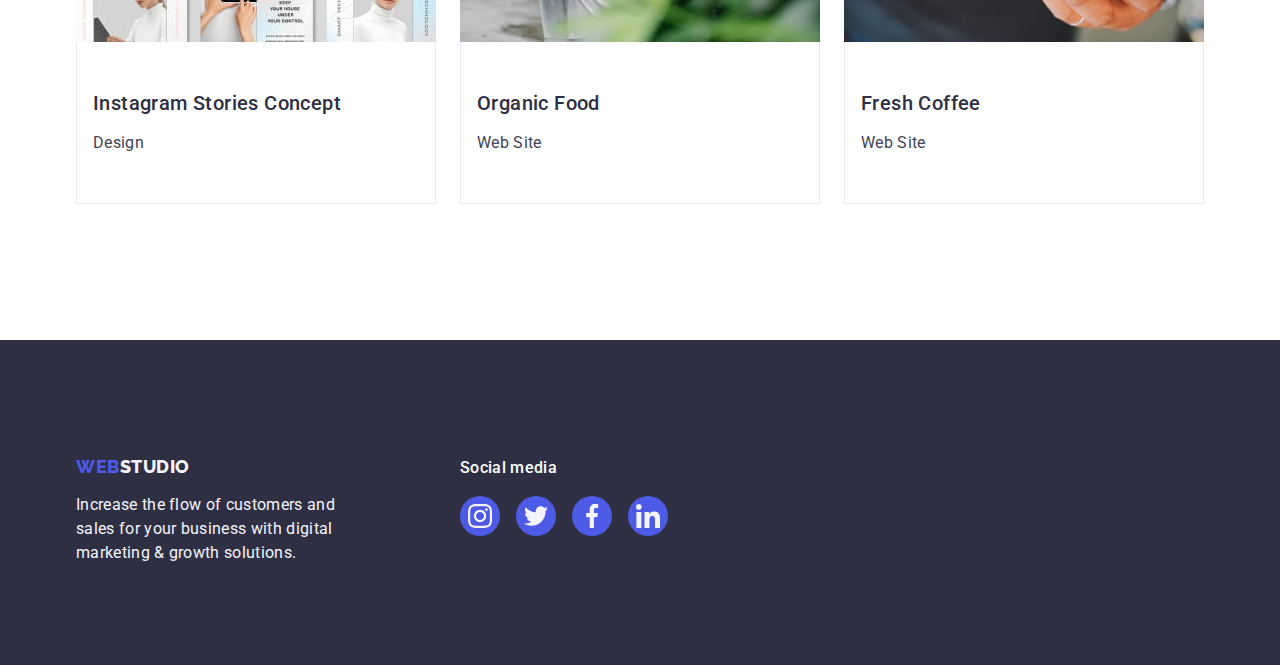
==== commit c26164ee: "update portfolio final" ====
--- a/portfolio.html
+++ b/portfolio.html
@@ -245,31 +245,43 @@
           </p>
         </div>
         <div class="social-media-part-of-footer">
-          <p class="footer-social-media-header">Social media</p>
+          <p class="footer-social-media-paragraph">Social media</p>
           <ul class="footer-social-media-list list">
             <li class="social-media-item">
-              <a class="social-media-link link footer-social-media-link">
-                <svg width="24" height="24">
+              <a
+                class="social-media-link link footer-social-media-link"
+                href=""
+              >
+                <svg width="24" height="24" class="social-media-icon">
                   <use href="./images/icons.svg#instagram-vector"></use>
                 </svg>
               </a>
             </li>
             <li class="social-media-item">
-              <a class="social-media-link link footer-social-media-link">
+              <a
+                class="social-media-link link footer-social-media-link"
+                href=""
+              >
                 <svg width="24" height="24" class="social-media-icon">
                   <use href="./images/icons.svg#twitter-vector"></use>
                 </svg>
               </a>
             </li>
             <li class="social-media-item">
-              <a class="social-media-link link footer-social-media-link">
+              <a
+                class="social-media-link link footer-social-media-link"
+                href=""
+              >
                 <svg width="24" height="24" class="social-media-icon">
                   <use href="./images/icons.svg#facebook-vector"></use>
                 </svg>
               </a>
             </li>
             <li class="social-media-item">
-              <a class="social-media-link link footer-social-media-link">
+              <a
+                class="social-media-link link footer-social-media-link"
+                href=""
+              >
                 <svg width="24" height="24" class="social-media-icon">
                   <use href="./images/icons.svg#linked-in-vector"></use>
                 </svg>
--- a/css/styles.css
+++ b/css/styles.css
@@ -148,7 +148,6 @@
 /* hero content section */
 
 .hero-image-section {
-  max-width: 1440px;
   background-color: var(--NAVY-BLUE);
   padding: 188px 0;
   background-image: linear-gradient(
@@ -202,6 +201,7 @@
   justify-content: center;
   align-items: center;
   flex-direction: column;
+  max-width: 1440px;
 }
 
 /* section one styles , webstudio qualities */
@@ -310,8 +310,7 @@
   width: calc(100%-48px) / 3;
 }
 /* section three: Our team */
-
-.section-three-header {
+kk .section-three-header {
   color: var(--NAVY-BLUE, #2e2f42);
   text-align: center;
   font-size: 36px;
@@ -415,6 +414,7 @@
 .customers-list {
   display: flex;
   gap: 24px;
+  margin: 0;
 }
 
 .customer-container {
@@ -444,11 +444,13 @@
 }
 
 .customer-icon {
-  fill: currentColor;
-}
-
-.customer-icon-footer {
-  fill: var(--CLOUD);
+  fill: var(--LIGHT-SLATE);
+}
+
+.customer-list-link:hover .customer-icon,
+.customer-list-link:focus .customer-icon,
+.customer-list-link:active .customer-icon {
+  fill: var(--OCEAN);
 }
 
 /* footer section */
@@ -463,9 +465,10 @@
   line-height: 150%; /* 150% */
   letter-spacing: 0.32px;
   max-width: 264px;
-}
-
-.footer-social-media-header {
+  margin: 0;
+}
+
+.footer-social-media-paragraph {
   color: var(--WHITE, #fff);
   font-size: 16px;
   font-weight: 500;
@@ -513,18 +516,8 @@
 }
 
 .logo-and-description {
-  display: flex;
-  flex-direction: column;
-  flex-wrap: wrap;
-  align-content: flex-start;
-  justify-content: center;
   width: 264px;
   margin-right: 120px;
-}
-
-.social-media-part-of-footer {
-  display: flex;
-  flex-direction: column;
 }
 
 .footer-social-media-list {
@@ -538,10 +531,6 @@
   display: inline-block;
 }
 
-.footer-social-media-list {
-  display: flex;
-  gap: 16px;
-}
 /* ./PORTOFOLIO.HTML */
 
 /* the list of buttons */
@@ -552,7 +541,7 @@
   font-size: 16px;
   font-weight: 500;
   line-height: 150%; /* 150% */
-  letter-spacing: 0.64px;=hkjbc 
+  letter-spacing: 0.64px;
   text-align: center;
   cursor: pointer;
   font-family: "Roboto", sans-serif;
